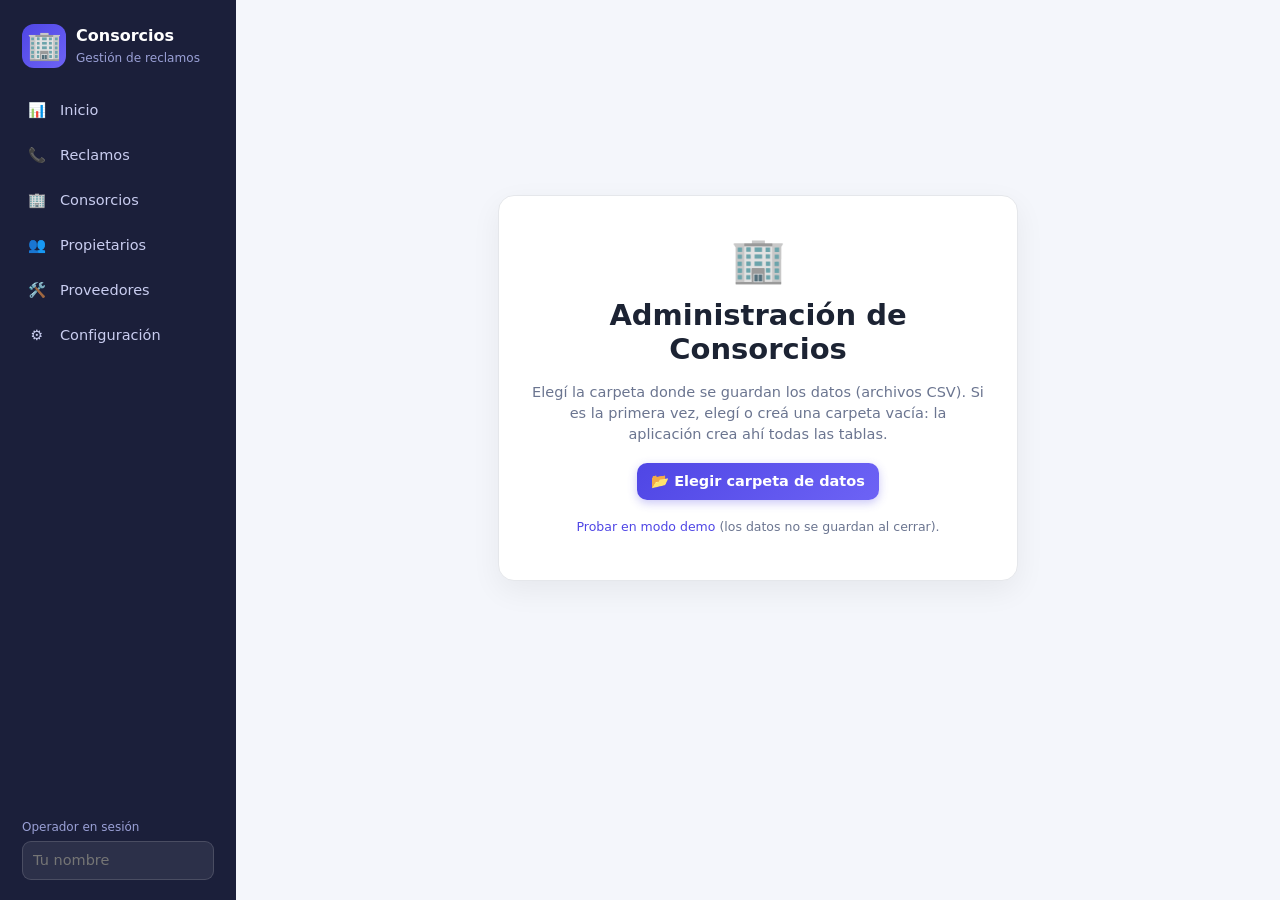
==== index.html @ c8a8a5d6 "HTML version" ====
<!doctype html>
<html lang="es">
<head>
<meta charset="utf-8">
<meta name="viewport" content="width=device-width, initial-scale=1">
<title>Administración de Consorcios</title>
<link rel="icon" href="data:image/svg+xml,<svg xmlns='http://www.w3.org/2000/svg' viewBox='0 0 100 100'><text y='.9em' font-size='90'>🏢</text></svg>">
<link rel="stylesheet" href="css/styles.css">
</head>
<body>
<div class="app">
  <aside class="sidebar">
    <div class="brand"><span class="brand-ico">🏢</span><div><b>Consorcios</b><small>Gestión de reclamos</small></div></div>
    <nav id="nav">
      <a href="#/inicio" data-k="inicio"><i>📊</i>Inicio</a>
      <a href="#/reclamos" data-k="reclamos"><i>📞</i>Reclamos</a>
      <a href="#/consorcios" data-k="consorcios"><i>🏢</i>Consorcios</a>
      <a href="#/propietarios" data-k="propietarios"><i>👥</i>Propietarios</a>
      <a href="#/proveedores" data-k="proveedores"><i>🛠️</i>Proveedores</a>
      <a href="#/config" data-k="config"><i>⚙️</i>Configuración</a>
    </nav>
    <div class="side-foot">
      <div id="carpeta"></div>
      <label for="operador">Operador en sesión</label>
      <input id="operador" placeholder="Tu nombre" autocomplete="off">
    </div>
  </aside>
  <main id="main"><p class="muted">Cargando…</p></main>
</div>
<div id="modals"></div>
<div id="toasts"></div>
<script src="js/core.js"></script>
<script src="js/app.js"></script>
</body>
</html>
---- css/styles.css ----
:root{
  --bg:#f4f6fb; --card:#fff; --ink:#1c2333; --muted:#6b7590; --line:#e4e8f1;
  --brand:#4f46e5; --brand-2:#6d63f5; --brand-soft:#eeedff;
  --ok:#16a34a; --ok-soft:#dcfce7; --info:#2563eb; --info-soft:#dbeafe;
  --warn:#d97706; --warn-soft:#fef3c7; --hot:#ea580c; --hot-soft:#ffedd5; --crit:#dc2626; --crit-soft:#fee2e2;
  --radius:14px; --shadow:0 1px 2px rgba(20,30,60,.06),0 4px 16px rgba(20,30,60,.05);
}
*{box-sizing:border-box}
html,body{margin:0;height:100%}
body{font-family:Inter,"Segoe UI",system-ui,-apple-system,sans-serif;background:var(--bg);color:var(--ink);font-size:14.5px;line-height:1.45}
h1,h2,h3{margin:0;line-height:1.2}
a{color:var(--brand);text-decoration:none}
button{font:inherit;cursor:pointer}
.app{display:flex;min-height:100vh}
.sidebar{width:236px;background:#1b1f3a;color:#c9cdf0;display:flex;flex-direction:column;padding:20px 14px;position:sticky;top:0;height:100vh;flex-shrink:0}
.brand{display:flex;gap:10px;align-items:center;padding:4px 8px 22px;color:#fff}
.brand-ico{font-size:28px;background:linear-gradient(135deg,var(--brand),var(--brand-2));border-radius:12px;width:44px;height:44px;display:grid;place-items:center}
.brand b{display:block;font-size:16px}.brand small{color:#9aa0d6}
nav{display:flex;flex-direction:column;gap:4px}
nav a{display:flex;align-items:center;gap:12px;color:#c9cdf0;padding:10px 12px;border-radius:10px;font-weight:500}
nav a i{font-style:normal;width:22px;text-align:center}
nav a:hover{background:rgba(255,255,255,.07)}
nav a.on{background:linear-gradient(135deg,var(--brand),var(--brand-2));color:#fff;box-shadow:0 4px 14px rgba(79,70,229,.45)}
.side-foot{margin-top:auto;padding:10px 8px 0}
.side-foot label{font-size:12px;color:#9aa0d6;display:block;margin-bottom:5px}
.side-foot input{width:100%;background:rgba(255,255,255,.08);border:1px solid rgba(255,255,255,.14);color:#fff;border-radius:9px;padding:8px 10px}
main{flex:1;padding:28px 34px 60px;min-width:0;max-width:1280px}
.page-head{display:flex;justify-content:space-between;align-items:flex-start;gap:16px;margin-bottom:22px;flex-wrap:wrap}
.page-head h1{font-size:26px}.page-head p{margin:4px 0 0;color:var(--muted)}
.crumbs{font-size:13px;color:var(--muted);margin-bottom:8px}
.row{display:flex;gap:10px;align-items:center;flex-wrap:wrap}
.spacer{flex:1}
/* botones */
.btn{border:1px solid var(--line);background:#fff;color:var(--ink);padding:8px 14px;border-radius:10px;font-weight:600;display:inline-flex;align-items:center;gap:6px;transition:.15s}
.btn:hover{border-color:#c5cbe0;background:#f8f9fd}
.btn.primary{background:linear-gradient(135deg,var(--brand),var(--brand-2));color:#fff;border:0;box-shadow:0 3px 10px rgba(79,70,229,.3)}
.btn.primary:hover{filter:brightness(1.07)}
.btn.danger{color:var(--crit)}.btn.danger:hover{background:var(--crit-soft);border-color:#fca5a5}
.btn.ok{color:var(--ok)}.btn.ok:hover{background:var(--ok-soft)}
.btn.sm{padding:5px 10px;font-size:13px;border-radius:8px}
.btn:disabled{opacity:.5;cursor:not-allowed}
/* cards */
.card{background:var(--card);border-radius:var(--radius);box-shadow:var(--shadow);border:1px solid var(--line);padding:18px}
.grid{display:grid;gap:16px}
.grid.cols-4{grid-template-columns:repeat(auto-fit,minmax(200px,1fr))}
.grid.cols-3{grid-template-columns:repeat(auto-fill,minmax(300px,1fr))}
.grid.cols-2{grid-template-columns:repeat(auto-fit,minmax(340px,1fr))}
.kpi{display:flex;gap:14px;align-items:center}
.kpi .ico{width:48px;height:48px;border-radius:13px;display:grid;place-items:center;font-size:22px}
.kpi b{font-size:28px;display:block;line-height:1}.kpi span{color:var(--muted);font-size:13px}
.section-title{font-size:16px;margin:26px 0 12px;display:flex;align-items:center;gap:8px}
.muted{color:var(--muted)}.small{font-size:12.5px}
/* badges */
.badge{display:inline-flex;align-items:center;gap:4px;padding:2px 9px;border-radius:99px;font-size:12px;font-weight:600;white-space:nowrap}
.u-Baja{background:var(--ok-soft);color:#15803d}.u-Media{background:var(--info-soft);color:#1d4ed8}
.u-Alta{background:var(--warn-soft);color:#b45309}.u-Urgente{background:var(--hot-soft);color:#c2410c}
.u-Urgente-Crítico{background:var(--crit);color:#fff;animation:pulse 1.8s infinite}
@keyframes pulse{0%,100%{box-shadow:0 0 0 0 rgba(220,38,38,.5)}50%{box-shadow:0 0 0 6px rgba(220,38,38,0)}}
.b-neutral{background:#eef0f6;color:#4b5573}.b-tec{background:#e0f2fe;color:#0369a1}.b-adm{background:#f3e8ff;color:#7e22ce}
.b-open{background:var(--ok-soft);color:#15803d}.b-closed{background:#e5e7eb;color:#4b5563}
.stripe-Baja{--s:#22c55e}.stripe-Media{--s:#3b82f6}.stripe-Alta{--s:#f59e0b}.stripe-Urgente{--s:#ea580c}.stripe-Urgente-Crítico{--s:#dc2626}
/* reclamos */
.picker{background:linear-gradient(135deg,#eef0ff,#f7f3ff);border:1px solid #dcd9ff;border-radius:var(--radius);padding:18px 20px;display:flex;gap:16px;align-items:center;flex-wrap:wrap;margin-bottom:20px}
.picker label{font-weight:700;display:block;margin-bottom:6px}
.picker select{min-width:340px;font-size:16px;padding:10px 12px}
.tabs{display:flex;gap:6px;border-bottom:2px solid var(--line);margin:4px 0 16px}
.tab{background:none;border:0;padding:10px 16px;font-weight:600;color:var(--muted);border-bottom:3px solid transparent;margin-bottom:-2px}
.tab.on{color:var(--brand);border-color:var(--brand)}
.tab .cnt{background:#eef0f6;border-radius:99px;padding:1px 8px;margin-left:6px;font-size:12px}
.tab.on .cnt{background:var(--brand-soft)}
.claim{display:flex;background:#fff;border:1px solid var(--line);border-left:6px solid var(--s,#ccc);border-radius:12px;padding:14px 16px;gap:16px;margin-bottom:10px;box-shadow:var(--shadow);cursor:pointer;transition:.15s}
.claim:hover{transform:translateY(-1px);box-shadow:0 6px 20px rgba(20,30,60,.1)}
.claim .tico{font-size:26px;width:44px;height:44px;border-radius:12px;background:#f3f4fa;display:grid;place-items:center;flex-shrink:0}
.claim .body{flex:1;min-width:0}
.claim .top{display:flex;gap:8px;align-items:center;flex-wrap:wrap;margin-bottom:4px}
.claim .id{font-weight:700;color:var(--muted)}
.claim .title{font-weight:700;font-size:15.5px}
.claim .snippet{color:#3b4462;margin:4px 0 6px;display:-webkit-box;-webkit-line-clamp:2;-webkit-box-orient:vertical;overflow:hidden}
.claim .meta{display:flex;gap:14px;flex-wrap:wrap;color:var(--muted);font-size:12.5px}
.claim .acts{display:flex;flex-direction:column;gap:6px;justify-content:center}
.chip-reit{background:#fef3c7;color:#92400e}
.empty{text-align:center;color:var(--muted);padding:48px 20px;background:#fff;border:2px dashed var(--line);border-radius:var(--radius)}
.empty .big{font-size:42px;margin-bottom:8px}
/* tablas */
table{width:100%;border-collapse:collapse}
th{text-align:left;font-size:12px;text-transform:uppercase;letter-spacing:.04em;color:var(--muted);padding:10px 12px;border-bottom:1px solid var(--line)}
td{padding:11px 12px;border-bottom:1px solid var(--line);vertical-align:top}
tr:last-child td{border-bottom:0}
tbody tr.click{cursor:pointer}tbody tr.click:hover{background:#f8f9fe}
.table-wrap{background:#fff;border:1px solid var(--line);border-radius:var(--radius);overflow:auto;box-shadow:var(--shadow)}
/* formularios */
input,select,textarea{font:inherit;color:inherit;border:1px solid #cfd5e6;border-radius:10px;padding:9px 11px;background:#fff;width:100%}
input:focus,select:focus,textarea:focus{outline:3px solid rgba(79,70,229,.18);border-color:var(--brand)}
textarea{min-height:92px;resize:vertical}
.field{display:flex;flex-direction:column;gap:5px}
.field>label{font-weight:600;font-size:13px}
.field .req{color:var(--crit)}
.form-grid{display:grid;grid-template-columns:1fr 1fr;gap:14px}
.form-grid .full{grid-column:1/-1}
.search{max-width:320px}
/* modales */
.overlay{position:fixed;inset:0;background:rgba(20,24,50,.5);backdrop-filter:blur(2px);display:flex;align-items:flex-start;justify-content:center;padding:4vh 16px;overflow:auto;z-index:50;animation:fade .15s}
@keyframes fade{from{opacity:0}}
.modal{background:#fff;border-radius:18px;width:100%;max-width:640px;box-shadow:0 20px 60px rgba(10,15,40,.35);animation:pop .18s}
.modal.wide{max-width:980px}
@keyframes pop{from{transform:translateY(12px) scale(.98);opacity:0}}
.modal-head{display:flex;justify-content:space-between;align-items:center;padding:18px 22px;border-bottom:1px solid var(--line)}
.modal-head h2{font-size:19px}
.x{background:#f1f3f9;border:0;width:32px;height:32px;border-radius:50%;font-size:18px;color:var(--muted)}
.modal-body{padding:20px 22px}
.modal-foot{padding:14px 22px;border-top:1px solid var(--line);display:flex;justify-content:flex-end;gap:10px;background:#fafbfe;border-radius:0 0 18px 18px}
.alert{border-radius:12px;padding:12px 14px;margin-bottom:14px}
.alert.err{background:var(--crit-soft);color:#991b1b}
.alert.dup{background:var(--warn-soft);border:1px solid #fcd34d;color:#78350f}
.alert.dup .dupitem{background:#fff;border-radius:10px;padding:10px 12px;margin-top:8px;display:flex;gap:10px;align-items:center;justify-content:space-between}
.kv{display:grid;grid-template-columns:repeat(auto-fit,minmax(170px,1fr));gap:14px;margin:14px 0}
.kv div small{display:block;color:var(--muted);font-size:12px;margin-bottom:2px}
.kv div b{font-weight:600}
.timeline{border-left:2px solid var(--line);margin-left:8px;padding-left:16px}
.tl-item{position:relative;margin-bottom:14px}
.tl-item:before{content:"";position:absolute;left:-23px;top:5px;width:10px;height:10px;border-radius:50%;background:var(--brand);border:2px solid #fff;box-shadow:0 0 0 2px var(--brand)}
.tl-item.Cerrado:before{background:#6b7280;box-shadow:0 0 0 2px #6b7280}.tl-item.Reabierto:before{background:var(--ok);box-shadow:0 0 0 2px var(--ok)}
.tl-item.Reiteración:before{background:var(--warn);box-shadow:0 0 0 2px var(--warn)}
.reit{background:#fffbeb;border:1px solid #fde68a;border-radius:12px;padding:10px 12px;margin-bottom:8px}
.person{display:flex;gap:12px;align-items:flex-start;padding:10px 0;border-bottom:1px solid var(--line)}
.person:last-child{border-bottom:0}
.avatar{width:38px;height:38px;border-radius:50%;background:var(--brand-soft);color:var(--brand);display:grid;place-items:center;font-weight:700;flex-shrink:0}
.pill{display:inline-block;background:#f1f3f9;border-radius:8px;padding:2px 8px;font-size:12.5px;margin:2px 4px 2px 0}
.bar{display:flex;height:14px;border-radius:99px;overflow:hidden;background:#eef0f6}
.legend{display:flex;gap:16px;flex-wrap:wrap;margin-top:10px}
.dot{width:10px;height:10px;border-radius:50%;display:inline-block;margin-right:6px}
#toasts{position:fixed;right:20px;bottom:20px;display:flex;flex-direction:column;gap:8px;z-index:100}
.toast{background:#1b1f3a;color:#fff;padding:12px 16px;border-radius:12px;box-shadow:0 8px 24px rgba(0,0,0,.25);animation:pop .2s}
.toast.err{background:var(--crit)}
@media(max-width:860px){
  .app{flex-direction:column}.sidebar{width:100%;height:auto;position:static;flex-direction:row;flex-wrap:wrap;padding:10px}
  nav{flex-direction:row;flex-wrap:wrap}.side-foot,.brand small{display:none}.brand{padding:0 10px 0 0}
  main{padding:18px 14px}.form-grid{grid-template-columns:1fr}.claim{flex-direction:column}.claim .acts{flex-direction:row}
  .picker select{min-width:0;width:100%}
}
/* etapas, resoluciones, proveedores */
.badge.etapa{background:#eef0f6;color:#4b5573}
.badge.e0,.step.e0.on{background:#e0e7ff;color:#3730a3}.badge.e1,.step.e1.on{background:#fef3c7;color:#92400e}
.badge.e2,.step.e2.on{background:#cffafe;color:#155e75}.badge.e3,.step.e3.on{background:#fce7f3;color:#9d174d}
.badge.e4,.step.e4.on{background:#dcfce7;color:#166534}.badge.e5,.step.e5.on{background:#ffedd5;color:#9a3412}
.badge.e6,.step.e6.on{background:#bbf7d0;color:#14532d}
.badge.res-Resuelto{background:var(--ok-soft);color:#15803d}.badge.res-Desestimado{background:#f3e8ff;color:#7e22ce}.badge.res-Anulado{background:#e5e7eb;color:#4b5563}
.stages{display:flex;gap:10px;flex-wrap:wrap}.stage{display:flex;flex-direction:column;gap:6px;align-items:flex-start;min-width:120px}.stage b{font-size:24px;line-height:1}
.stepper{display:flex;flex-wrap:wrap;gap:6px}
.step{border:1px solid var(--line);background:#fff;border-radius:99px;padding:5px 12px;font-size:12.5px;font-weight:600;color:var(--muted)}
.step:hover:not(:disabled){border-color:var(--brand);color:var(--brand)}
.step.on{border-color:transparent;box-shadow:0 0 0 2px var(--brand) inset}
.step:disabled{cursor:default;opacity:.7}
.chips{display:flex;flex-wrap:wrap;gap:8px}
.chip input{display:none}
.chip span{display:inline-block;padding:6px 12px;border-radius:99px;border:1px solid #cfd5e6;background:#fff;cursor:pointer;font-size:13px;user-select:none}
.chip input:checked+span{background:var(--brand-soft);border-color:var(--brand);color:var(--brand);font-weight:600}
.chip input:checked+span:before{content:"✓ "}

/* ---- conexión a la carpeta de datos ---- */
.gate { min-height: 80vh; display: grid; place-items: center; }
.gate-card { max-width: 520px; background: #fff; border: 1px solid #e5e7eb; border-radius: 16px; padding: 32px; text-align: center; box-shadow: 0 10px 30px rgba(0,0,0,.06); }
.gate-ico { font-size: 44px; }
.gate-card h1 { margin: 6px 0 10px; }
.gate-actions { display: flex; gap: 10px; justify-content: center; flex-wrap: wrap; margin: 18px 0; }
.gate-card .alert { text-align: left; margin: 12px 0; }
.folder { display: flex; justify-content: space-between; gap: 8px; align-items: center; font-size: 12px; background: rgba(255,255,255,.12); border-radius: 8px; padding: 6px 8px; margin-bottom: 10px; }
.folder span { overflow: hidden; text-overflow: ellipsis; white-space: nowrap; }
.folder a { color: inherit; text-decoration: underline; flex: none; }
.folder.demo { background: #f59e0b33; }
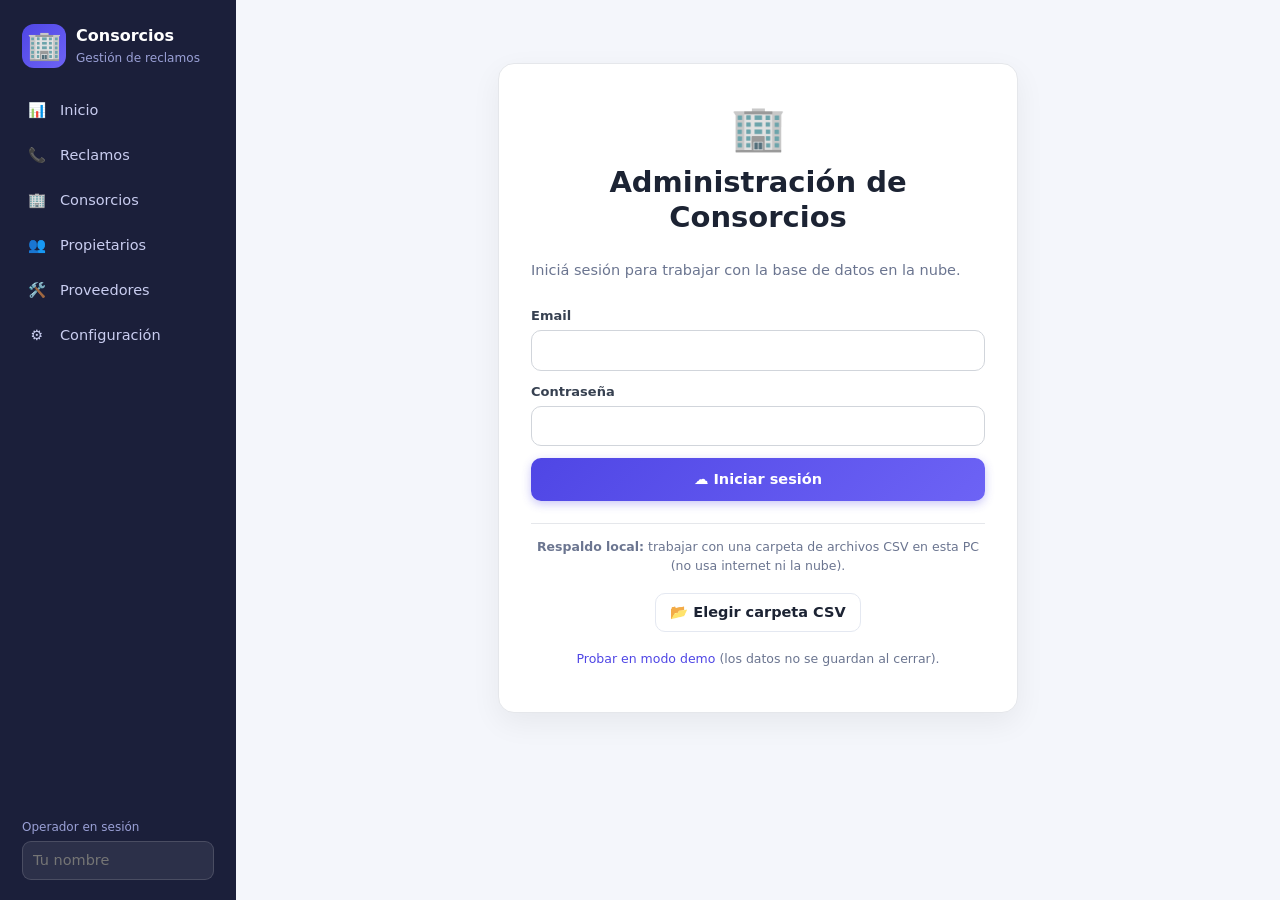
==== commit 2829f901: "superbase version" ====
--- a/index.html
+++ b/index.html
@@ -29,7 +29,9 @@
 </div>
 <div id="modals"></div>
 <div id="toasts"></div>
+<script src="js/config.js"></script>
 <script src="js/core.js"></script>
+<script src="js/supabase.js"></script>
 <script src="js/app.js"></script>
 </body>
 </html>
--- a/css/styles.css
+++ b/css/styles.css
@@ -168,3 +168,8 @@
 .folder span { overflow: hidden; text-overflow: ellipsis; white-space: nowrap; }
 .folder a { color: inherit; text-decoration: underline; flex: none; }
 .folder.demo { background: #f59e0b33; }
+.gate-form { display: grid; gap: 12px; text-align: left; margin-top: 8px; }
+.gate-form label { display: grid; gap: 4px; font-size: 13px; font-weight: 600; color: #374151; }
+.gate-form input { padding: 10px 12px; border: 1px solid #d1d5db; border-radius: 10px; font: inherit; }
+.gate-form .btn { justify-content: center; padding: 11px; }
+.gate-sep { border: 0; border-top: 1px solid #e5e7eb; margin: 22px 0 14px; }
